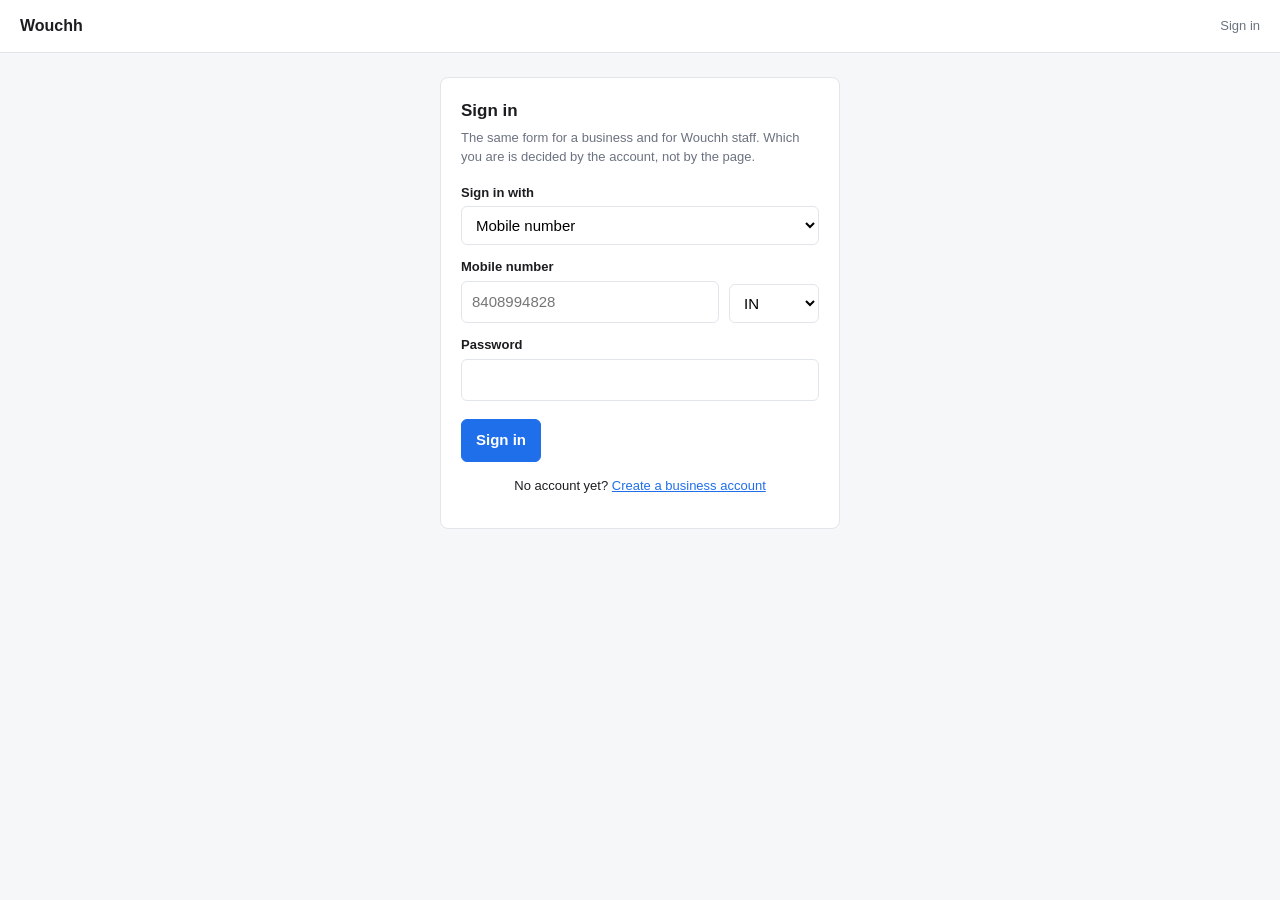
==== index.html @ ddf4dffa "Add the login, signup, verification and admin pages Plain HTML, CSS and vanilla JavaScript — no buil" ====
<!doctype html>
<html lang="en">
<head>
  <meta charset="utf-8" />
  <meta name="viewport" content="width=device-width, initial-scale=1" />
  <title>Sign in · Wouchh</title>
  <link rel="stylesheet" href="assets/styles.css" />
</head>
<body>
  <header class="bar"><h1>Wouchh</h1><span class="who">Sign in</span></header>

  <main class="narrow">
    <div class="panel" id="loginPanel">
      <h2>Sign in</h2>
      <p class="hint">
        The same form for a business and for Wouchh staff. Which you are is decided by the account,
        not by the page.
      </p>

      <form id="loginForm">
        <label for="method">Sign in with</label>
        <select id="method">
          <option value="mobile">Mobile number</option>
          <option value="email">Email address</option>
        </select>

        <div id="mobileFields">
          <label for="mobile">Mobile number</label>
          <div class="row">
            <input id="mobile" inputmode="numeric" autocomplete="tel" placeholder="8408994828" />
            <select id="countryCode" style="flex: 0 0 90px">
              <option value="IN">IN</option>
              <option value="US">US</option>
              <option value="GB">GB</option>
              <option value="AE">AE</option>
            </select>
          </div>
        </div>

        <div id="emailFields" hidden>
          <label for="email">Email address</label>
          <input id="email" type="email" autocomplete="email" placeholder="you@business.com" />
        </div>

        <label for="password">Password</label>
        <input id="password" type="password" autocomplete="current-password" />

        <div class="actions">
          <button type="submit" id="submit">Sign in</button>
        </div>
      </form>

      <div id="message"></div>
      <p class="foot">No account yet? <a href="signup.html">Create a business account</a></p>
    </div>

    <!-- Shown only when one person belongs to more than one business. -->
    <div class="panel" id="pickerPanel" hidden>
      <h2>Choose a business</h2>
      <p class="hint">Your account works for more than one. Pick the one to sign in to.</p>
      <div id="pickerList"></div>
    </div>
  </main>

  <script src="config.js"></script>
  <script src="assets/api.js"></script>
  <script src="assets/login.js"></script>
</body>
</html>
---- assets/styles.css ----
/*
 * Deliberately plain.
 *
 * The point of this portal right now is to prove the API flows work, so the
 * styling is the minimum that keeps a form readable. It will be replaced whole
 * once the flows are settled — nothing here is meant to survive.
 */
:root {
  --ink: #1c1d21;
  --muted: #6b7280;
  --line: #e2e5ea;
  --bg: #f6f7f9;
  --panel: #ffffff;
  --accent: #1f6feb;
  --ok: #12805c;
  --warn: #a1600b;
  --bad: #b42318;
}

* { box-sizing: border-box; }

body {
  margin: 0;
  background: var(--bg);
  color: var(--ink);
  font: 15px/1.5 -apple-system, BlinkMacSystemFont, 'Segoe UI', Roboto, Arial, sans-serif;
}

header.bar {
  background: var(--panel);
  border-bottom: 1px solid var(--line);
  padding: 14px 20px;
  display: flex;
  align-items: center;
  justify-content: space-between;
}

header.bar h1 { font-size: 16px; margin: 0; }
header.bar .who { color: var(--muted); font-size: 13px; }

main { max-width: 1100px; margin: 0 auto; padding: 24px 20px 64px; }
main.narrow { max-width: 440px; }

.panel {
  background: var(--panel);
  border: 1px solid var(--line);
  border-radius: 8px;
  padding: 20px;
  margin-bottom: 18px;
}

h2 { font-size: 17px; margin: 0 0 4px; }
p.hint { color: var(--muted); font-size: 13px; margin: 0 0 16px; }

label { display: block; font-size: 13px; font-weight: 600; margin: 12px 0 4px; }

input, select, textarea {
  width: 100%;
  padding: 9px 10px;
  border: 1px solid var(--line);
  border-radius: 6px;
  font: inherit;
  background: #fff;
}

input:focus, select:focus { outline: 2px solid #cfe0ff; border-color: var(--accent); }

button {
  font: inherit;
  font-weight: 600;
  padding: 9px 14px;
  border-radius: 6px;
  border: 1px solid var(--accent);
  background: var(--accent);
  color: #fff;
  cursor: pointer;
}

button.secondary { background: #fff; color: var(--ink); border-color: var(--line); }
button.danger { background: #fff; color: var(--bad); border-color: #f1c2be; }
button:disabled { opacity: 0.55; cursor: default; }

.row { display: flex; gap: 10px; flex-wrap: wrap; align-items: flex-end; }
.row > * { flex: 1 1 160px; }
.actions { margin-top: 18px; display: flex; gap: 10px; align-items: center; }

.message { margin-top: 14px; padding: 10px 12px; border-radius: 6px; font-size: 14px; }
.message.error { background: #fdeceb; color: var(--bad); }
.message.ok { background: #e7f6f0; color: var(--ok); }
.message.info { background: #eef3fb; color: #1a4d8f; }
.message .code { display: block; font-size: 12px; opacity: 0.75; margin-top: 3px; }

a { color: var(--accent); }
.foot { text-align: center; font-size: 13px; margin-top: 14px; }

table { width: 100%; border-collapse: collapse; font-size: 14px; }
th, td { text-align: left; padding: 9px 10px; border-bottom: 1px solid var(--line); }
th { font-size: 12px; text-transform: uppercase; letter-spacing: 0.04em; color: var(--muted); }
tbody tr { cursor: pointer; }
tbody tr:hover { background: #fafbfc; }

.pill {
  display: inline-block; padding: 2px 8px; border-radius: 999px;
  font-size: 12px; font-weight: 600; border: 1px solid transparent;
}
.pill.active { background: #e7f6f0; color: var(--ok); }
.pill.pending_activation { background: #fdf3e4; color: var(--warn); }
.pill.suspended { background: #fdeceb; color: var(--bad); }
.pill.declined, .pill.revoked { background: #fdeceb; color: var(--bad); }
.pill.disabled, .pill.expired { background: #eef0f3; color: var(--muted); }
.pill.access_requested { background: #eef3fb; color: #1a4d8f; }
.pill.none { background: #eef0f3; color: var(--muted); }

.tiles { display: flex; gap: 12px; flex-wrap: wrap; }
.tile {
  flex: 1 1 130px; background: var(--panel); border: 1px solid var(--line);
  border-radius: 8px; padding: 14px;
}
.tile .n { font-size: 24px; font-weight: 700; }
.tile .k { font-size: 12px; color: var(--muted); text-transform: uppercase; letter-spacing: 0.04em; }

.kv { display: grid; grid-template-columns: 170px 1fr; gap: 6px 14px; font-size: 14px; }
.kv dt { color: var(--muted); }
.kv dd { margin: 0; }

.feature { display: flex; align-items: center; gap: 10px; padding: 9px 0; border-bottom: 1px solid var(--line); }
.feature .name { flex: 1; }
.feature .name small { display: block; color: var(--muted); font-weight: 400; }
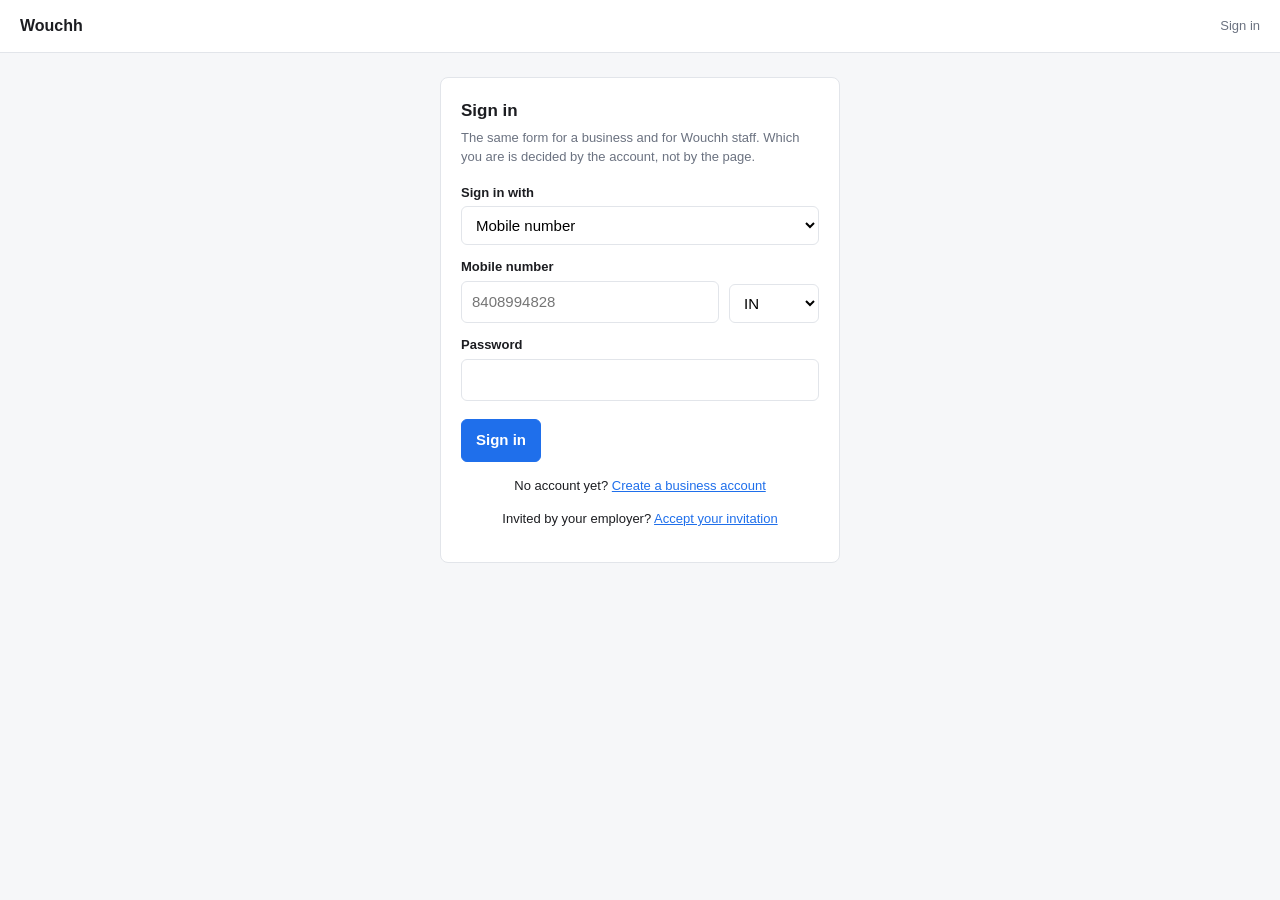
==== commit 59da5ee2: "Add the team screen and the accept-invitation page The visible half of "the owner creates each accou" ====
--- a/index.html
+++ b/index.html
@@ -52,6 +52,7 @@
 
       <div id="message"></div>
       <p class="foot">No account yet? <a href="signup.html">Create a business account</a></p>
+      <p class="foot">Invited by your employer? <a href="accept-invite.html">Accept your invitation</a></p>
     </div>
 
     <!-- Shown only when one person belongs to more than one business. -->
